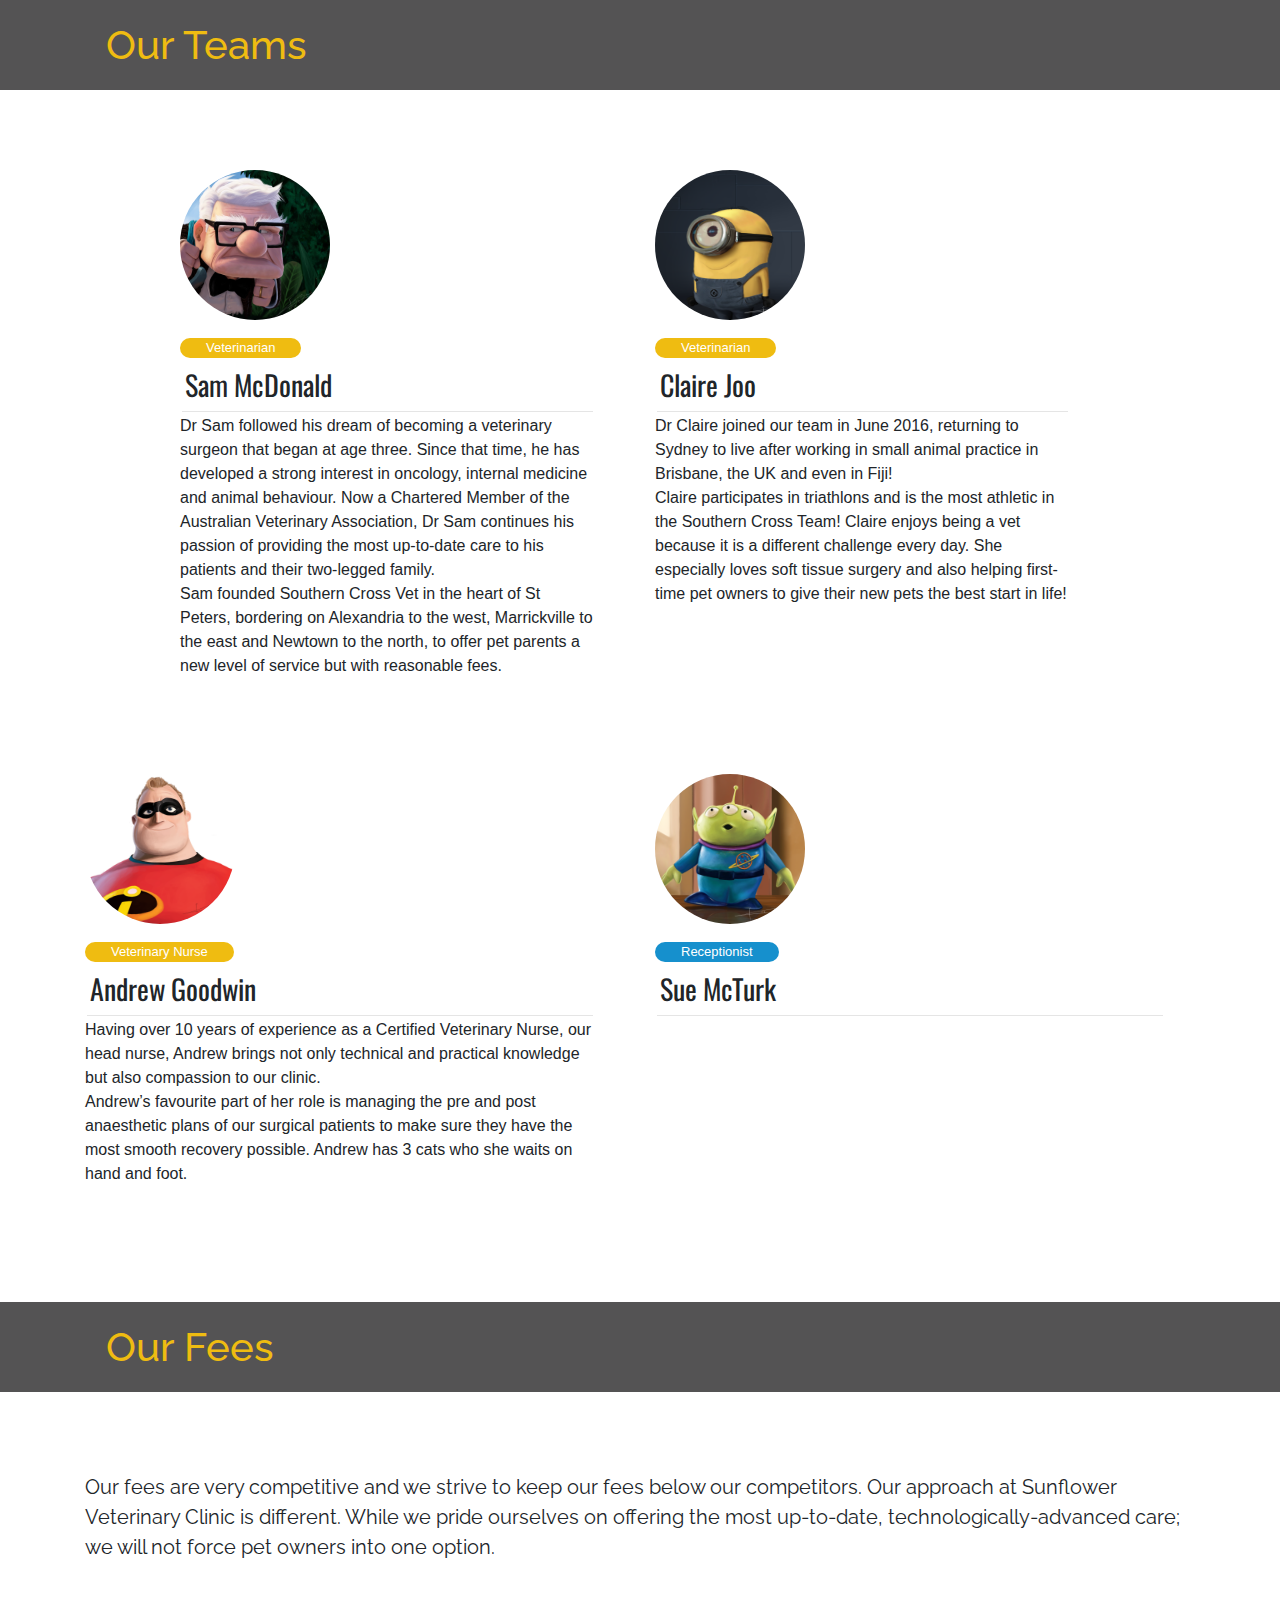
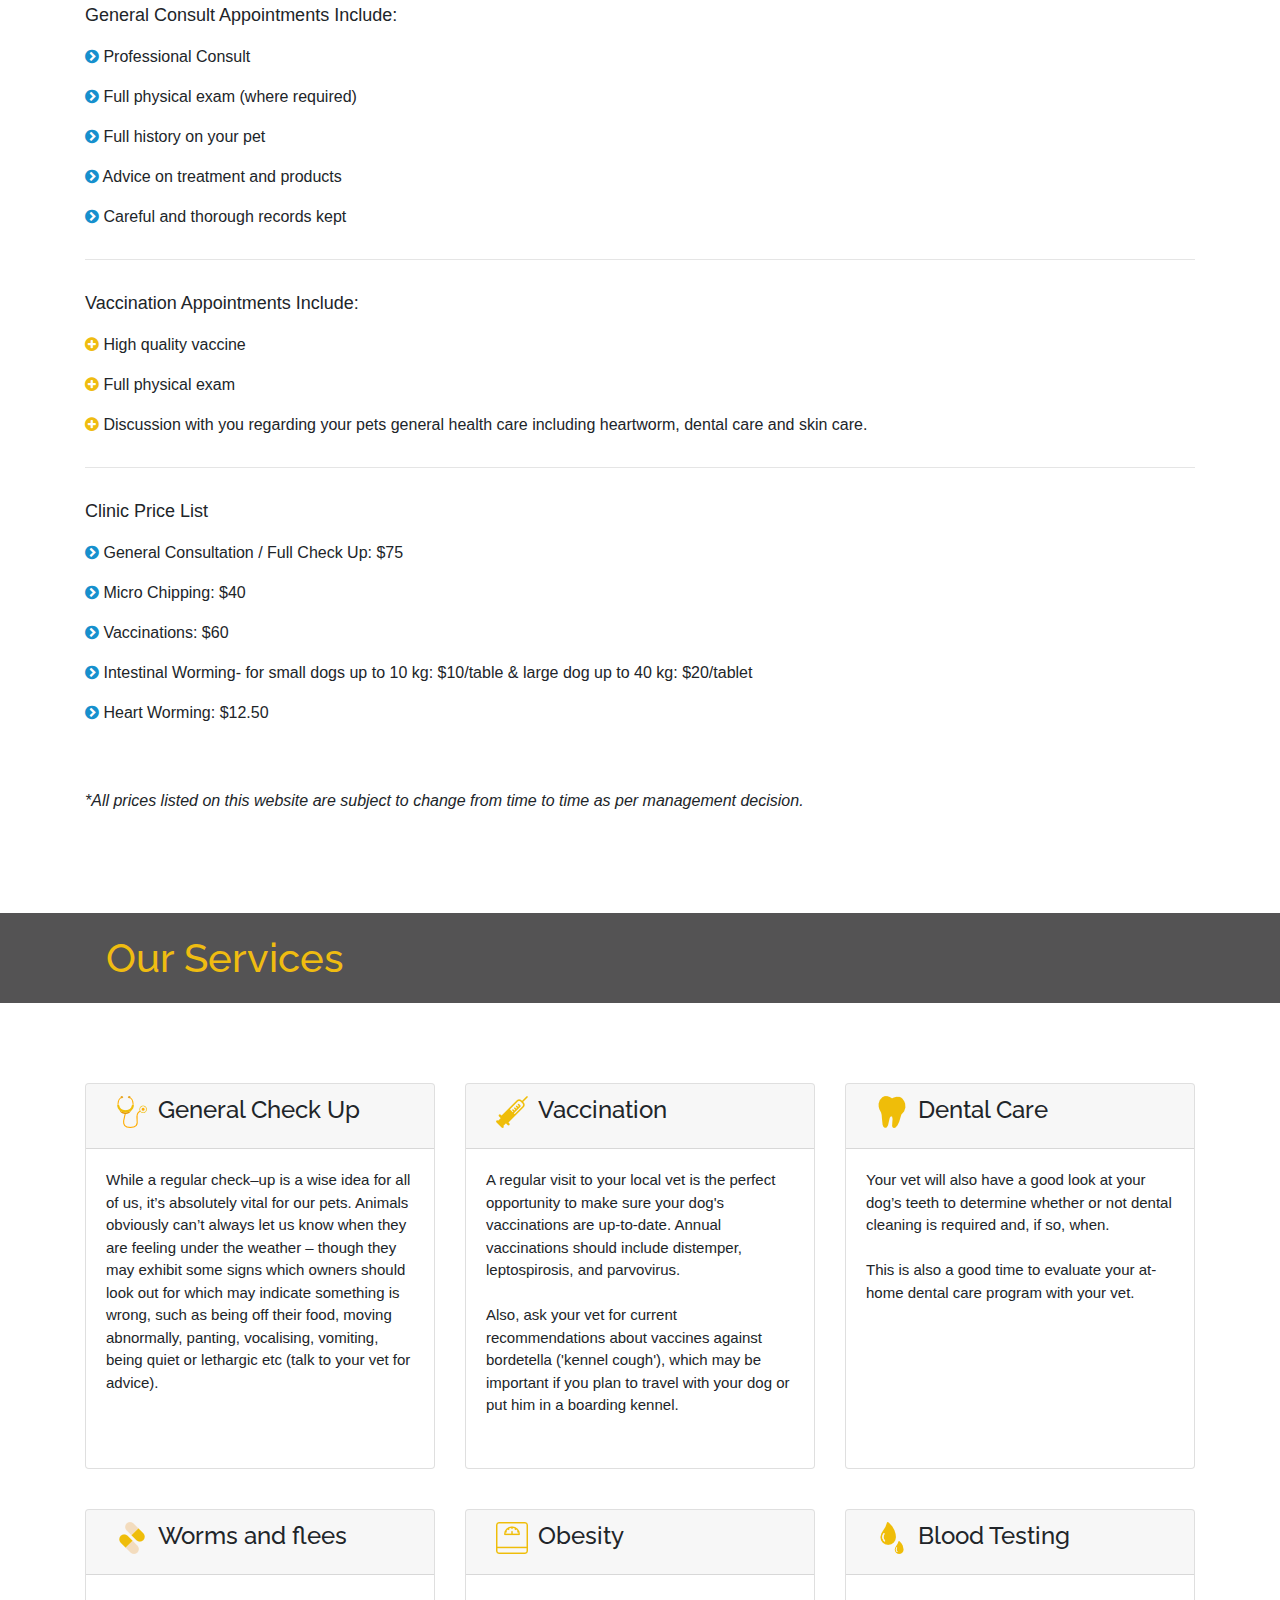
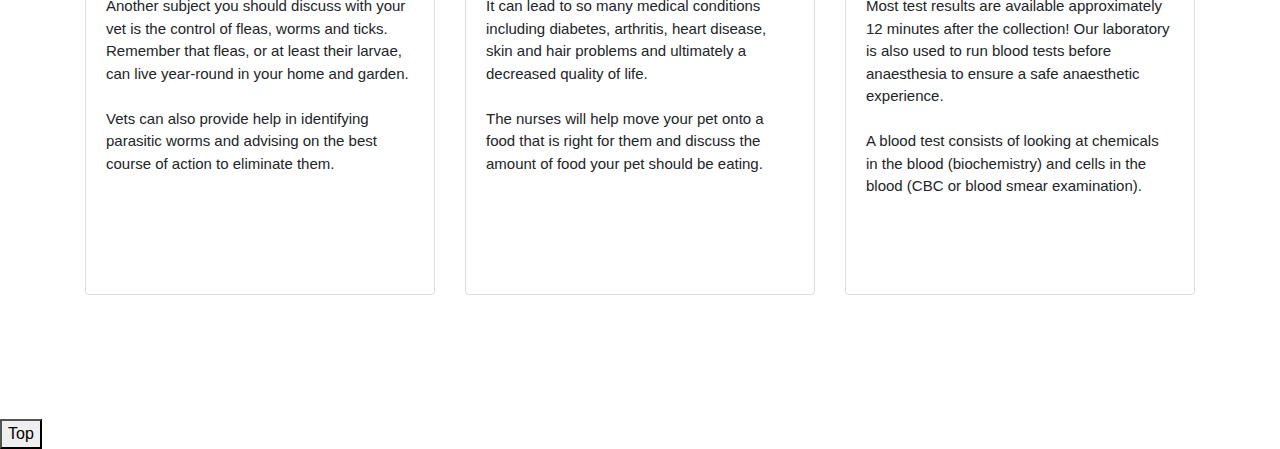
==== about.html @ 58a3edd3 "Finished my 1st project" ====
<!DOCTYPE html>
<html lang="en">

<head>
	<meta charset="utf-8">
	<meta name="viewport" content="width=device-width, initial-scale=1.0">
	<link rel="stylesheet" href="https://maxcdn.bootstrapcdn.com/bootstrap/4.0.0/css/bootstrap.min.css" integrity="sha384-Gn5384xqQ1aoWXA+058RXPxPg6fy4IWvTNh0E263XmFcJlSAwiGgFAW/dAiS6JXm" crossorigin="anonymous">
	<link rel="stylesheet" href="css/ClinicApptManager.css">
    <link rel="stylesheet" href="https://maxcdn.bootstrapcdn.com/font-awesome/4.7.0/css/font-awesome.min.css">
   <link href="https://fonts.googleapis.com/css?family=Raleway" rel="stylesheet">
   <link href="https://fonts.googleapis.com/css?family=Oswald" rel="stylesheet">
    
	<title>Clinic Appointment Manager</title>
</head>

<body>
<div class="container">
    <div w3-include-html="navbar.html"></div>
</div>

<!--Our Teams-->
<div id="teams" class="subtitle-bg">
    <div class="container">
        <h1>Our Teams</h1>
    </div>
</div>

<div class="container teams">
    <div class="row content staff-row">
        <div class="col-lg-6 staff-box">
            <div class="profile-photo">
                <img src="images/samMcDonald.png" alt="Sam McDonald" class="img-circle" width="150" height="150">
            </div>
            <div class="profile-text">
                <p class="staff-title-vt">Veterinarian</p>
                <p class="staff-name">Sam McDonald</p>
                <hr class=staff-divider>
                <p>Dr Sam followed his dream of becoming a veterinary surgeon that began at age three. Since that time, he has developed a strong interest in oncology, internal medicine and animal behaviour. Now a Chartered Member of the Australian  Veterinary Association, Dr Sam continues his passion of providing the most up-to-date care to his patients and their two-legged family.
                <br> 
                Sam founded Southern Cross Vet in the heart of St Peters, bordering on Alexandria to the west, Marrickville to the east and Newtown to the north, to offer pet parents  a new level of service but with reasonable fees.
                </p>
            </div>
        </div>
        <div class="col-lg-6 staff-box">
            <div class="profile-photo">
                <img src="images/claireLee.png" alt="Claire Lee" class="img-circle" width="150" height="150">
            </div>
            <div class="profile-text">
                <p class="staff-title-vt">Veterinarian</p>
                <p class="staff-name">Claire Joo</p>
                <hr class=staff-divider>
                <p>Dr Claire joined our team in June 2016, returning to Sydney to live after working in small animal practice in Brisbane, the UK and even in Fiji!
                <br>
                Claire participates in triathlons and is the most athletic in the Southern Cross Team! Claire enjoys being a vet because it is a different challenge every day. She especially loves soft tissue surgery and also helping first-time pet owners to give their new pets the best start in life!
                </p>
            </div>
        </div>
    </div>
    <div class="row content">
        <div class="col-lg-6 staff-box">
            <div class="profile-photo">
                <img src="images/andrewGoodwin.png" alt="Andrew Goodwin" class="img-circle" width="150" height="150">
            </div>
            <div class="profile-text">
                <p class="staff-title-vt">Veterinary Nurse</p>
                <p class="staff-name">Andrew Goodwin</p>
                <hr class=staff-divider>
                <p>Having over 10 years of experience as a Certified Veterinary Nurse, our head nurse, Andrew brings not only technical and practical knowledge but also compassion to our clinic. 
                <br>
                Andrew’s favourite part of her role is managing the pre and post anaesthetic plans of our surgical patients to make sure they have the most smooth recovery possible. Andrew has 3 cats who she waits on hand and foot.
                </p>
            </div>
        </div>
        <div class="col-lg-6 staff-box">
            <div class="profile-photo">
                <img src="images/sueMcTurk.png" alt="Andrew Cheng" class="img-circle" width="150" height="150">
            </div>
            <div class="profile-text">
                <p class="staff-title-others">Receptionist</p>
                <p class="staff-name">Sue McTurk</p>
                <hr class=staff-divider>
                <p></p>
            </div>
        </div>
    </div>
</div>

<!--Our Fees-->
<div id="fees" class="subtitle-bg subtitle-space">
    <div class="container">
        <h1>Our Fees</h1>
    </div>
</div>

<div class="container fees">
    <div class="fees-text">
        <p class="fees-title">Our fees are very competitive and we strive to keep our fees below our competitors. Our approach at Sunflower Veterinary Clinic is different. While we pride ourselves on offering the most up-to-date, technologically-advanced care; we will not force pet owners into one option.</p>
        <br>
        <p class="fees-subtitle">General Consult Appointments Include:</p>
        <p><i class="fa fa-chevron-circle-right general-appt" aria-hidden="true"></i> Professional Consult
        </p>
        <p><i class="fa fa-chevron-circle-right general-appt" aria-hidden="true"></i> Full physical exam (where required)
        </p>
        <p><i class="fa fa-chevron-circle-right general-appt" aria-hidden="true"></i> Full history on your pet
        </p>
        <p><i class="fa fa-chevron-circle-right general-appt" aria-hidden="true"></i> Advice on treatment and products
        </p>
        <p><i class="fa fa-chevron-circle-right general-appt" aria-hidden="true"></i> Careful and thorough records kept
        </p>
        <hr class="fees-divider">
        <p class="fees-subtitle">Vaccination Appointments Include:
        </p>
        <p><i class="fa fa-plus-circle vaccine-appt" aria-hidden="true"></i> High quality vaccine
        </p>
        <p><i class="fa fa-plus-circle vaccine-appt" aria-hidden="true"></i> Full physical exam
        </p>
        <p><i class="fa fa-plus-circle vaccine-appt" aria-hidden="true"></i> Discussion with you regarding your pets general health care including heartworm, dental care and skin care.
        </p>
        <hr class="fees-divider">
        <p class="fees-subtitle">Clinic Price List</p>
        <p><i class="fa fa-chevron-circle-right general-appt" aria-hidden="true"></i> General Consultation / Full Check Up: $75</p>
        <p><i class="fa fa-chevron-circle-right general-appt" aria-hidden="true"></i> Micro Chipping: $40
        </p>
        <p><i class="fa fa-chevron-circle-right general-appt" aria-hidden="true"></i> Vaccinations: $60
        </p>
        <p><i class="fa fa-chevron-circle-right general-appt" aria-hidden="true"></i> Intestinal Worming- for small dogs up to 10 kg: $10/table &amp; large dog up to 40 kg: $20/tablet
        </p>
        <p><i class="fa fa-chevron-circle-right general-appt" aria-hidden="true"></i> Heart Worming: $12.50
        </p>
        <br>
        <br>
        <p style="font-style: italic;">*All prices listed on this website are subject to change from time to time as per management decision.</p>
    </div>
</div>

<!--What We Do-->
<div id="services" class="subtitle-bg subtitle-space">
    <div class="container">
        <h1>Our Services</h1>
    </div>
</div>

<div class="container services">
    <div class="card-deck mb-3 card-first-row">
        <div class="card mb-4 box-shadow">
            <div class="card-header">
                <h4><img src="images/stethoscope.png" alt="" hspace="10">General Check Up</h4>
            </div>
            <div class="card-body">
                <p>While a regular check–up is a wise idea for all of us, it’s absolutely vital for our pets. Animals obviously can’t always let us know when they are feeling under the weather – though they may exhibit some signs which owners should look out for which may indicate something is wrong, such as being off their food, moving abnormally, panting, vocalising, vomiting, being quiet or lethargic etc (talk to your vet for advice). 
                </p>
            </div>
        </div>
        <div class="card mb-4 box-shadow">
            <div class="card-header">
                <h4><img src="images/syringe.png" alt="" hspace="10">Vaccination</h4>
            </div>
            <div class="card-body">
                <p>A regular visit to your local vet is the perfect opportunity to make sure your dog's vaccinations are up-to-date. Annual vaccinations should include distemper, leptospirosis, and parvovirus.
                <br>
                <br>
                Also, ask your vet for current recommendations about vaccines against bordetella ('kennel cough'), which may be important if you plan to travel with your dog or put him in a boarding kennel.
                </p>
            </div>
        </div>
        <div class="card mb-4 box-shadow">
            <div class="card-header">
                <h4><img src="images/dental.png" alt="" hspace="10">Dental Care</h4>
            </div>
            <div class="card-body">
                <p>Your vet will also have a good look at your dog’s teeth to determine whether or not dental cleaning is required and, if so, when. 
                <br>
                <br>
                This is also a good time to evaluate your at-home dental care program with your vet.
                </p>
            </div>
        </div>
    </div>
    <div class="card-deck mb-3 card-second-row">
        <div class="card mb-4 box-shadow">
            <div class="card-header">
                <h4><img src="images/pills.png" alt="" hspace="10">Worms and flees</h4>
            </div>
            <div class="card-body">
                <p>Another subject you should discuss with your vet is the control of fleas, worms and ticks. Remember that fleas, or at least their larvae, can live year-round in your home and garden. 
                <br>
                <br>
                Vets can also provide help in identifying parasitic worms and advising on the best course of action to eliminate them.
                </p>
            </div>
        </div>
        <div class="card mb-4 box-shadow">
            <div class="card-header">
                <h4><img src="images/obesity.png" alt="" hspace="10">Obesity</h4>
            </div>
            <div class="card-body">
                <p>It can lead to so many medical conditions including diabetes, arthritis, heart disease, skin and hair problems and ultimately a decreased quality of life.
                <br>
                <br>
                The nurses will help move your pet onto a food that is right for them and discuss the amount of food your pet should be eating.
                </p>
            </div>
        </div>
        <div class="card mb-4 box-shadow">
            <div class="card-header">
                <h4><img src="images/bloodtest.png" alt="" hspace="10">Blood Testing</h4>
            </div>
            <div class="card-body">
                <p>Most test results are available approximately 12 minutes after the collection! Our laboratory is also used to run blood tests before anaesthesia to ensure a safe anaesthetic experience.
                <br>
                <br>
                A blood test consists of looking at chemicals in the blood (biochemistry) and cells in the blood (CBC or blood smear examination).
                </p>
            </div>
        </div>
    </div>
</div>

<!-- scroll to top button -->
<button onclick="topFunction()" id="myBtn title="Go to top>Top</button>









<script src="https://code.jquery.com/jquery-3.2.1.slim.min.js" integrity="sha384-KJ3o2DKtIkvYIK3UENzmM7KCkRr/rE9/Qpg6aAZGJwFDMVNA/GpGFF93hXpG5KkN" crossorigin="anonymous"></script>
<script src="https://cdnjs.cloudflare.com/ajax/libs/popper.js/1.12.9/umd/popper.min.js" integrity="sha384-ApNbgh9B+Y1QKtv3Rn7W3mgPxhU9K/ScQsAP7hUibX39j7fakFPskvXusvfa0b4Q" crossorigin="anonymous"></script>
<script src="https://maxcdn.bootstrapcdn.com/bootstrap/4.0.0/js/bootstrap.min.js" integrity="sha384-JZR6Spejh4U02d8jOt6vLEHfe/JQGiRRSQQxSfFWpi1MquVdAyjUar5+76PVCmYl" crossorigin="anonymous"></script>
<script src="https://www.w3schools.com/lib/w3.js"></script>
<script>w3.includeHTML();</script>
</body>

</html>
---- css/ClinicApptManager.css ----
/* carousel control icon*/
.left-control {
    background-image: url("/images/slideControlLeft.png") !important;
}

.right-control {
    background-image: url("/images/slideControlRight.png")!important;
}


/* home.html */
.infoBoxes {
    margin-top: 50px;
}

.box {
    position: relative;
}

.box-icon {
    text-align: center;
    position: relative;
}

.box-icon > .image {
    position: relative;
    z-index: 2;
    margin: auto;
    width: 88px;
    height: 88px;
    border: 8px solid white;
    line-height: 70px;
    border-radius: 50%;
    background: #545354;
    vertical-align: middle;
}

.box-icon:hover > .image {
    background: #0c4a60;
}

.box-icon > .info {
    margin-top: -45px;
    background: white;
    border: 2px solid #545354;
    padding: 50px 0 20px 0;
}

.box-icon > .info > h3.title {
    font-family: 'Roboto', sans-serif;  
    font-size: 20px;
    color: #000000;
    font-weight: 500;
}

.box-icon > .info > p {
    font-family: 'Roboto', sans-serif;  
    font-size: 13px;
    color: #545354;
    line-height: 1.5em;
    margin: 20px;
}

.box-icon:hover > .info > p, 
.box-icon:hover > .info > .more > a {
    color: #000000;
}

.box-icon > .info > .more > a {
    font-family: 'Roboto', sans-serif;  
    font-size: 12px;
    color: #545354;
    line-height: 12px;
    text-decoration: none;    
}

.more {
    bottom: 10px;
    margin: 0 auto;
}

.box .space {
    height: 30px;
}


/* about.html */
/* our teams */
.dropdown > .dropdown-menu > .about-item {
    font-family: 'Raleway', sans-serif;
}

.subtitle-bg {
    background-color: #545354;
}

.subtitle-bg > .container > h1 {
    font-size: 40px;
    font-family: 'Raleway', sans-serif;
    color: #efbc11;
    padding: 21px;
    text-decoration: none;
}

.teams {
    margin-top: 80px;
}

.staff-row {
    margin: 80px;
}

.img-circle {
    border-radius: 50%;
}

.profile-photo {
    display: inline-block; 

}

.staff-title-vt {
    border-radius: 25px;
    background: #efbc11;
    color: white;
    padding: 0px 26px;
    margin: 0px;
    display: inline-block;
    font-size: 13px;
}

.staff-title-others {
    border-radius: 25px;
    background: #1690cd;
    color: white;
    padding: 0px 26px;
    margin: 0px;
    display: inline-block;
    font-size: 13px;
}

.staff-name {
    clear: both;
    margin: 5px;
    font-size: 28px;
    font-family: 'Oswald', sans-serif;
}

.staff-divider {
    margin: 2px;
}

.profile-text {
    padding: 0 30px 0 0;
    margin-top: 15px;
    font-family: 'Roboto', sans-serif;  
    font-size: 16px;
}


/* our fees */
.subtitle-space {
    margin-top: 100px;
}

.fees-text > .fees-title {
    font-size: 20px;
    font-family: 'Raleway', sans-serif;
}

.fees-text > .fees-subtitle {
    font-size: 18px;
}

.fees {
    margin-top: 80px;
}

.general-appt {
    color: #1690cd;
}
.fees-divider {
    margin: 30px 0;
}

.vaccine-appt {
    color: #efbc11;
}


/* our services */
.services {
    margin-top: 80px;
    margin-bottom: 100px;
}

.card-header {
    text-align: left;
    font-family: 'Raleway', sans-serif;
}

.card-first-row, .card-second-row {
    height: 410px;
}

.card-body {
    font-size: 15px;
    font-family: 'Roboto', sans-serif;  
}


/* contact us */
.contact-us-box {
    text-align: center;
}

.contact-us-subtitle {
    padding-top: 10px;
    font-family: 'Raleway', sans-serif;
    font-style: bold;
}

.contact-us-text {
    text-align: center;
    font-size: 13px;
    font-family: 'Roboto', sans-serif; 
    padding-top: 20px;
}


/* appointment.html */
.cover {
    width: 100%;
    padding-top: 200px;
    padding-bottom: 500px;
    background: url(/images/appointmentBackground.jpg) no-repeat center center fixed;
    background-size: cover;
}

.appt {
    width: 63%;
    background: darkgrey;
    padding: 40px;
    border-radius: 15px; 
    margin: auto;
    opacity: 0.85;
}

.appt-space {
    margin-right: 10px;
}

.input-padding {
    padding-left: 10px;
}

.input-date {
    width: 170px;
}

.input-name {
    width: 200px;
}

.appt-secondeline {
    margin-top: 20px;
}

.submit-gap {
    float: right;
}

/* contactUs.html */
#map {
    width: 100%;
    height: 450px;
    background-color: grey;
}

.contact-us-group {
    margin-top: 40px;
}
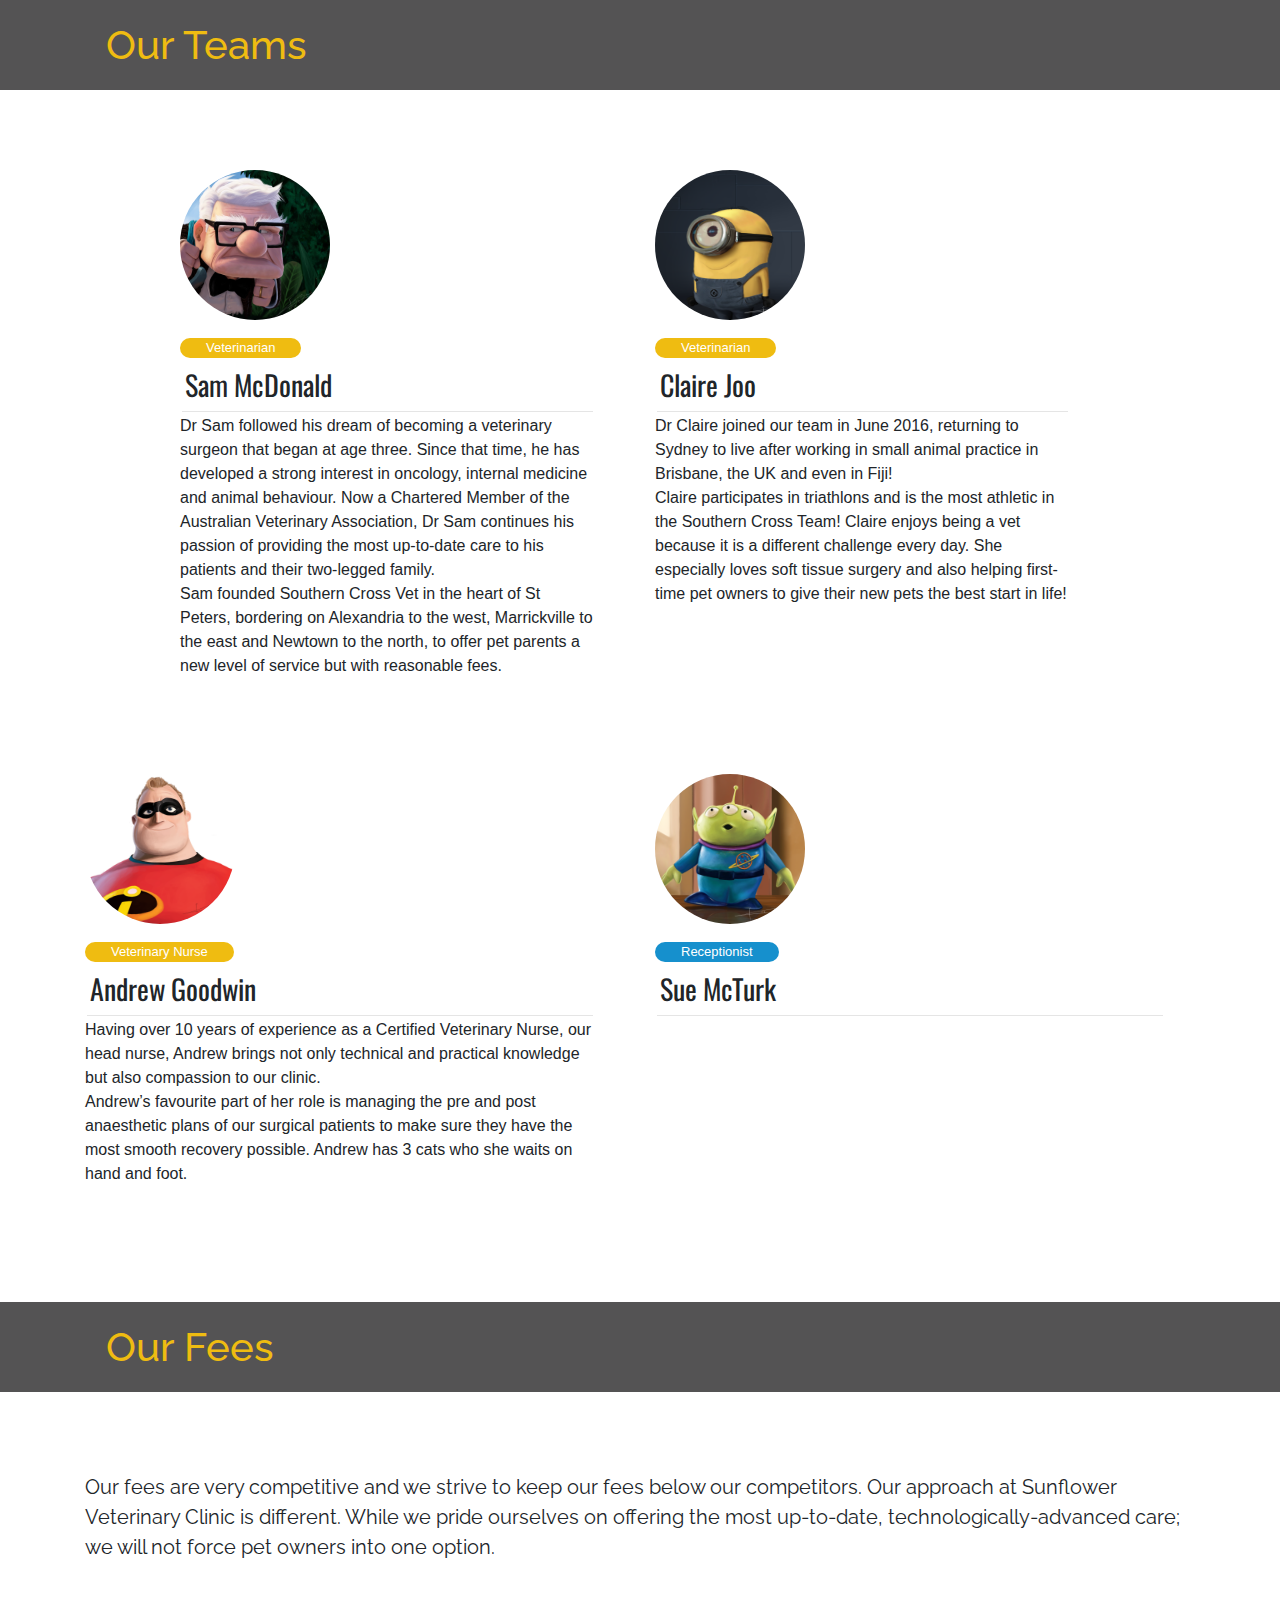
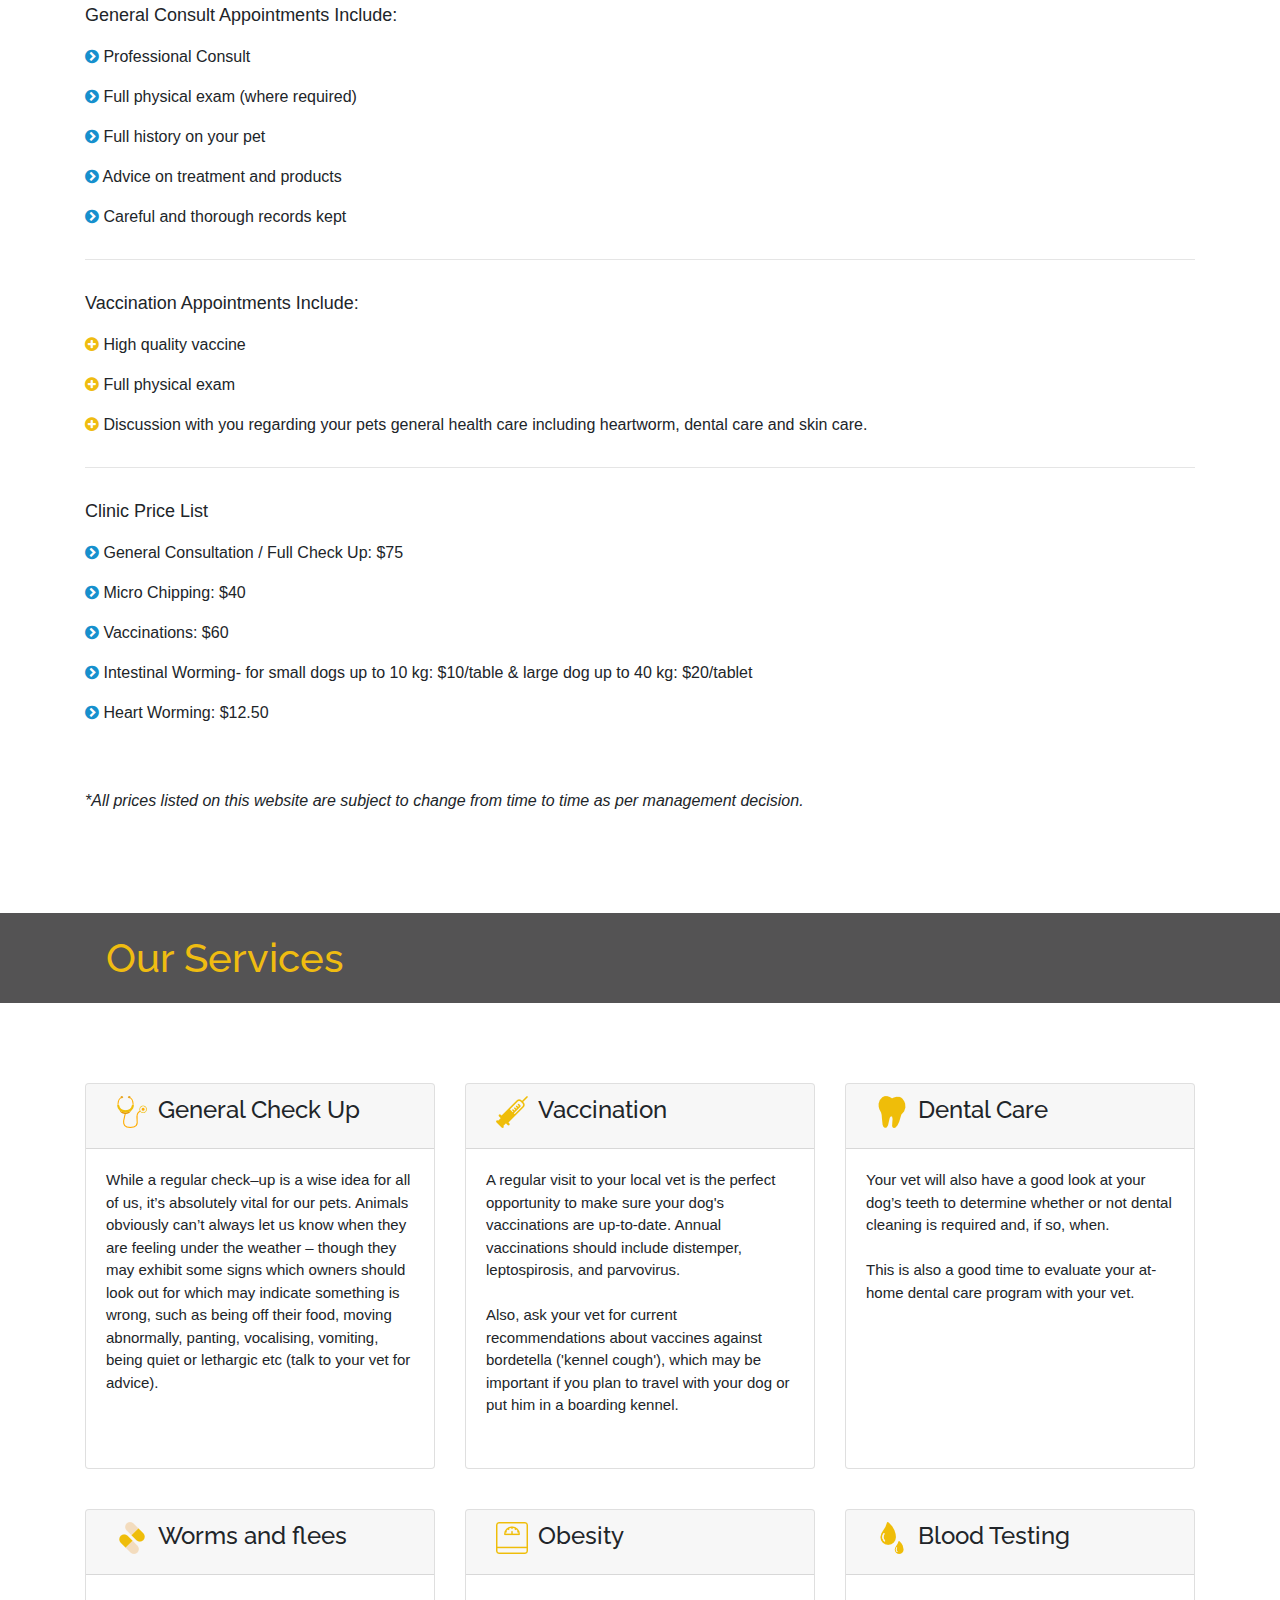
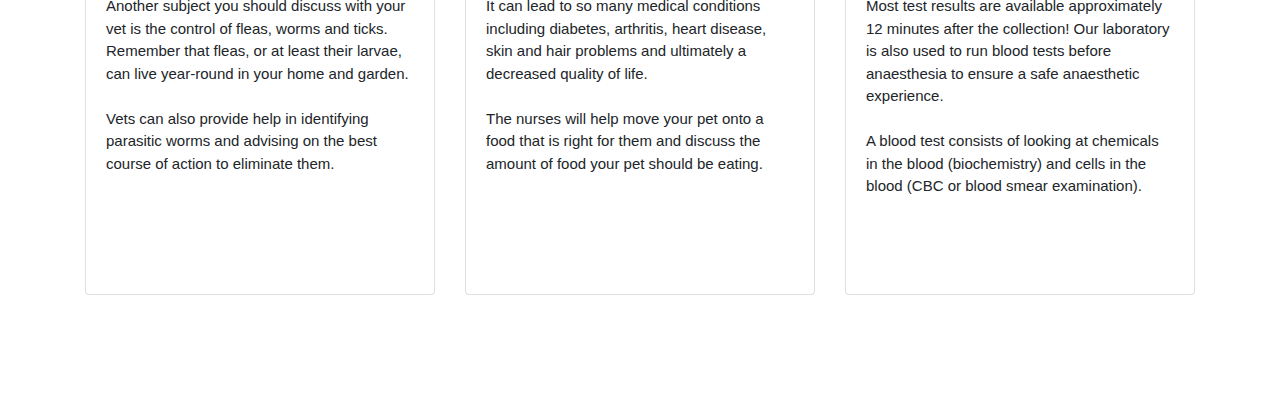
==== commit df514dc4: "added top scroll button in About Us page" ====
--- a/about.html
+++ b/about.html
@@ -217,13 +217,7 @@
 </div>
 
 <!-- scroll to top button -->
-<button onclick="topFunction()" id="myBtn title="Go to top>Top</button>
-
-
-
-
-
-
+<button onclick="topFunction()" id="scrollTopBtn" title="Go to top">Top</button>
 
 
 
@@ -232,6 +226,7 @@
 <script src="https://maxcdn.bootstrapcdn.com/bootstrap/4.0.0/js/bootstrap.min.js" integrity="sha384-JZR6Spejh4U02d8jOt6vLEHfe/JQGiRRSQQxSfFWpi1MquVdAyjUar5+76PVCmYl" crossorigin="anonymous"></script>
 <script src="https://www.w3schools.com/lib/w3.js"></script>
 <script>w3.includeHTML();</script>
+<script src="js/aboutUs.js"></script>
 </body>
 
 </html>
--- a/css/ClinicApptManager.css
+++ b/css/ClinicApptManager.css
@@ -1,12 +1,11 @@
 /* carousel control icon*/
 .left-control {
-    background-image: url("/images/slideControlLeft.png") !important;
+    background-image: url("../images/slideControlLeft.png") !important;
 }
 
 .right-control {
-    background-image: url("/images/slideControlRight.png")!important;
-}
-
+    background-image: url("../images/slideControlRight.png") !important;
+}
 
 /* home.html */
 .infoBoxes {
@@ -208,32 +207,33 @@
     font-family: 'Roboto', sans-serif;  
 }
 
-
-/* contact us */
-.contact-us-box {
-    text-align: center;
-}
-
-.contact-us-subtitle {
-    padding-top: 10px;
-    font-family: 'Raleway', sans-serif;
-    font-style: bold;
-}
-
-.contact-us-text {
-    text-align: center;
-    font-size: 13px;
-    font-family: 'Roboto', sans-serif; 
-    padding-top: 20px;
-}
-
+/* scroll to top button */
+#scrollTopBtn {
+    display: none;
+    position: fixed;
+    bottom: 20px;
+    right: 30px;
+    z-index: 99;
+    border: none;
+    outline: none;
+    background-color: #efbc11;
+    color: white;
+    cursor: pointer;
+    padding: 15px;
+    border-radius: 10px;
+    font-size: 18px;
+}
+
+#scrollTopBtn:hover {
+    background-color: darkgrey;
+}
 
 /* appointment.html */
 .cover {
     width: 100%;
     padding-top: 200px;
     padding-bottom: 500px;
-    background: url(/images/appointmentBackground.jpg) no-repeat center center fixed;
+    background: url(../images/appointmentBackground.jpg) no-repeat center center fixed;
     background-size: cover;
 }
 
@@ -271,6 +271,23 @@
 }
 
 /* contactUs.html */
+.contact-us-box {
+    text-align: center;
+}
+
+.contact-us-subtitle {
+    padding-top: 10px;
+    font-family: 'Raleway', sans-serif;
+    font-style: bold;
+}
+
+.contact-us-text {
+    text-align: center;
+    font-size: 13px;
+    font-family: 'Roboto', sans-serif; 
+    padding-top: 20px;
+}
+
 #map {
     width: 100%;
     height: 450px;
